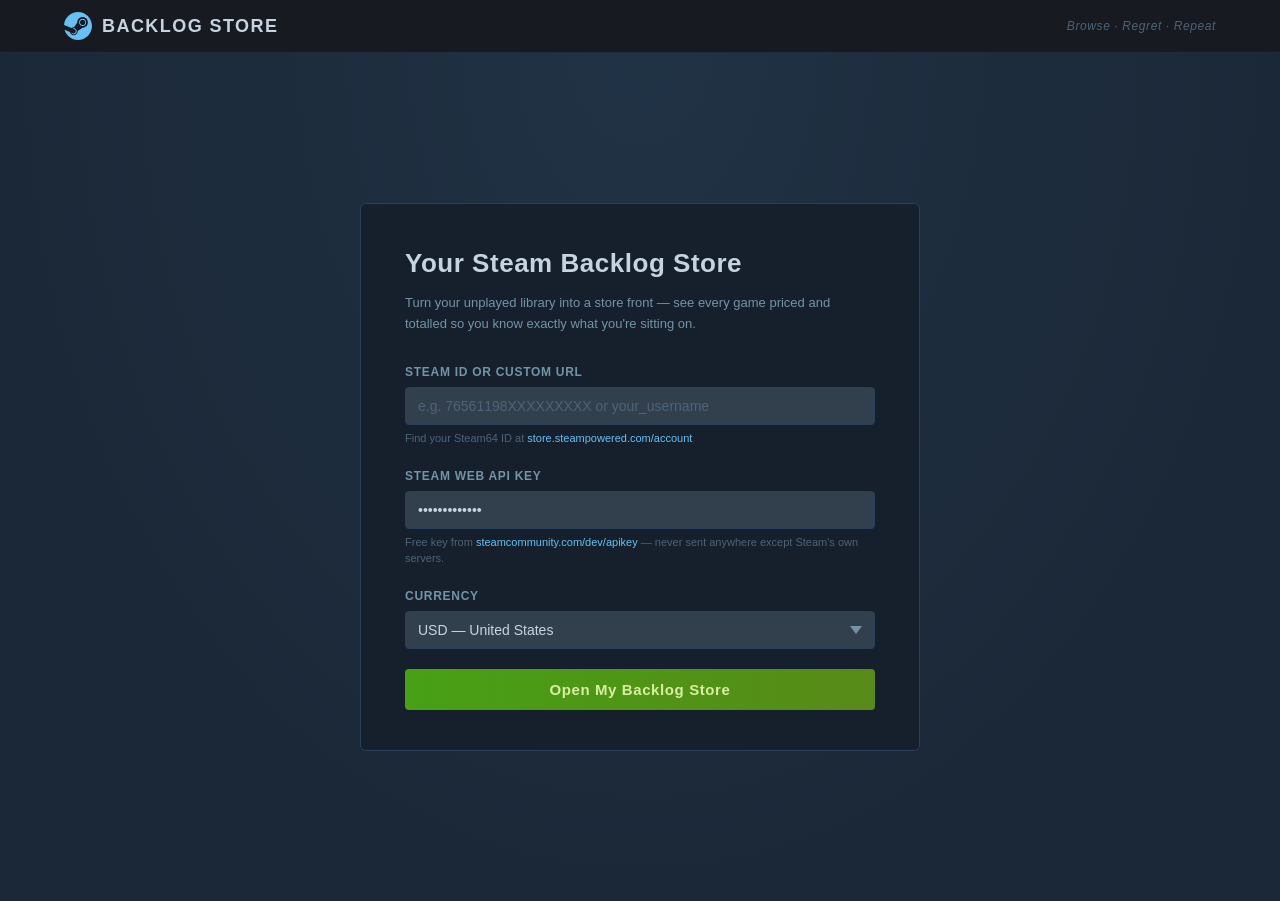
==== templates/index.html @ 9c8c44f1 "Add Steam Backlog Store app Flask app that connects to the Steam Web API to fetch a user's owned gam" ====
<!DOCTYPE html>
<html lang="en">
<head>
  <meta charset="UTF-8" />
  <meta name="viewport" content="width=device-width, initial-scale=1.0" />
  <title>Steam Backlog Store</title>
  <link rel="stylesheet" href="/static/css/style.css" />
</head>
<body>

<!-- ─── NAV BAR ─── -->
<header class="nav-bar">
  <div class="nav-inner">
    <div class="nav-logo">
      <svg class="steam-icon" viewBox="0 0 24 24" fill="currentColor">
        <path d="M11.979 0C5.678 0 .511 4.86.022 11.037l6.432 2.658c.545-.371 1.203-.59 1.912-.59.063 0 .125.004.188.006l2.861-4.142V8.91c0-2.495 2.028-4.524 4.524-4.524 2.494 0 4.524 2.031 4.524 4.527s-2.03 4.525-4.524 4.525h-.105l-4.076 2.911c0 .052.004.105.004.159 0 1.875-1.515 3.396-3.39 3.396-1.635 0-3.016-1.173-3.331-2.727L.436 15.27C1.862 20.307 6.486 24 11.979 24c6.627 0 11.999-5.373 11.999-12S18.605 0 11.979 0zM7.54 18.21l-1.473-.61c.262.543.714.999 1.314 1.25 1.297.539 2.793-.076 3.332-1.375.263-.63.264-1.319.005-1.949s-.75-1.121-1.377-1.383c-.624-.26-1.29-.249-1.878-.03l1.523.63c.956.4 1.409 1.497 1.009 2.455-.397.957-1.494 1.41-2.455 1.012H7.54zm11.415-9.303c0-1.662-1.353-3.015-3.015-3.015-1.665 0-3.015 1.353-3.015 3.015 0 1.665 1.35 3.015 3.015 3.015 1.663 0 3.015-1.35 3.015-3.015zm-5.273-.005c0-1.252 1.013-2.266 2.265-2.266 1.249 0 2.266 1.014 2.266 2.266 0 1.251-1.017 2.265-2.266 2.265-1.253 0-2.265-1.014-2.265-2.265z"/>
      </svg>
      <span>BACKLOG STORE</span>
    </div>
    <div class="nav-tagline" id="navTagline">Browse · Regret · Repeat</div>
  </div>
</header>

<!-- ─── SETUP FORM ─── -->
<section id="setupSection" class="setup-section">
  <div class="setup-card">
    <h1 class="setup-title">Your Steam Backlog Store</h1>
    <p class="setup-subtitle">
      Turn your unplayed library into a store front — see every game priced
      and totalled so you know exactly what you're sitting on.
    </p>

    <form id="setupForm">
      <div class="field-group">
        <label for="steamInput">Steam ID or Custom URL</label>
        <input
          type="text"
          id="steamInput"
          placeholder="e.g. 76561198XXXXXXXXX or your_username"
          autocomplete="off"
          spellcheck="false"
        />
        <span class="field-hint">
          Find your Steam64 ID at
          <a href="https://store.steampowered.com/account" target="_blank" rel="noopener">
            store.steampowered.com/account
          </a>
        </span>
      </div>

      <div class="field-group">
        <label for="apiKeyInput">Steam Web API Key</label>
        <input
          type="password"
          id="apiKeyInput"
          placeholder="Your API key from steamcommunity.com/dev/apikey"
          value="{{ api_key }}"
          autocomplete="off"
        />
        <span class="field-hint">
          Free key from
          <a href="https://steamcommunity.com/dev/apikey" target="_blank" rel="noopener">
            steamcommunity.com/dev/apikey
          </a>
          — never sent anywhere except Steam's own servers.
        </span>
      </div>

      <div class="field-group">
        <label for="currencySelect">Currency</label>
        <select id="currencySelect">
          <option value="us">USD — United States</option>
          <option value="gb">GBP — United Kingdom</option>
          <option value="eu">EUR — Europe</option>
          <option value="au">AUD — Australia</option>
          <option value="ca">CAD — Canada</option>
          <option value="br">BRL — Brazil</option>
          <option value="ru">RUB — Russia</option>
          <option value="tr">TRY — Turkey</option>
          <option value="jp">JPY — Japan</option>
          <option value="kr">KRW — South Korea</option>
          <option value="cn">CNY — China</option>
        </select>
      </div>

      <button type="submit" class="btn-primary" id="loadBtn">
        Open My Backlog Store
      </button>
    </form>

    <div id="setupError" class="error-banner" style="display:none"></div>
  </div>
</section>

<!-- ─── STORE SECTION ─── -->
<section id="storeSection" style="display:none">

  <!-- Value banner -->
  <div class="value-banner">
    <div class="value-banner-inner">
      <div class="banner-stat main-stat">
        <span class="stat-label">Total Backlog Value</span>
        <span class="stat-value highlight" id="totalValue">$0.00</span>
      </div>
      <div class="banner-divider"></div>
      <div class="banner-stat">
        <span class="stat-label">Games</span>
        <span class="stat-value" id="statGames">—</span>
      </div>
      <div class="banner-stat">
        <span class="stat-label">Unplayed</span>
        <span class="stat-value" id="statUnplayed">—</span>
      </div>
      <div class="banner-stat">
        <span class="stat-label">Unplayed Value</span>
        <span class="stat-value highlight-secondary" id="unplayedValue">$0.00</span>
      </div>
      <div class="banner-stat">
        <span class="stat-label">Priced So Far</span>
        <span class="stat-value" id="statPriced">0 / 0</span>
      </div>
    </div>
  </div>

  <!-- Controls bar -->
  <div class="controls-bar">
    <div class="controls-inner">
      <div class="controls-left">
        <span class="results-count" id="resultsCount"></span>
      </div>
      <div class="controls-right">
        <div class="control-group">
          <label for="filterSelect">Filter</label>
          <select id="filterSelect">
            <option value="all">All Games</option>
            <option value="unplayed">Unplayed Only</option>
            <option value="played">Played Only</option>
          </select>
        </div>
        <div class="control-group">
          <label for="sortSelect">Sort By</label>
          <select id="sortSelect">
            <option value="unplayed_first">Unplayed First</option>
            <option value="price_desc">Highest Price</option>
            <option value="price_asc">Lowest Price</option>
            <option value="playtime_desc">Most Played</option>
            <option value="playtime_asc">Least Played</option>
            <option value="name_asc">A → Z</option>
            <option value="name_desc">Z → A</option>
          </select>
        </div>
        <button class="btn-secondary" id="backBtn">← Change Profile</button>
      </div>
    </div>
  </div>

  <!-- Game grid -->
  <div class="store-container">
    <div class="game-grid" id="gameGrid"></div>

    <!-- Pagination -->
    <div class="pagination" id="pagination"></div>
  </div>

</section>

<!-- ─── LOADING OVERLAY ─── -->
<div id="loadingOverlay" class="loading-overlay" style="display:none">
  <div class="loading-box">
    <div class="spinner"></div>
    <p id="loadingMsg">Fetching your library…</p>
  </div>
</div>

<script src="/static/js/app.js"></script>
</body>
</html>
---- static/css/style.css ----
/* ── Reset & base ── */
*, *::before, *::after { box-sizing: border-box; margin: 0; padding: 0; }

:root {
  --bg-main:       #1b2838;
  --bg-deep:       #171a21;
  --bg-card:       #16202d;
  --bg-card-hover: #1e3147;
  --bg-banner:     #131a25;
  --bg-input:      #32404e;
  --bg-overlay:    rgba(0,0,0,.75);

  --text-primary:  #c6d4df;
  --text-secondary:#7393a7;
  --text-dim:      #4e6377;

  --accent-blue:   #66c0f4;
  --accent-blue-d: #4fa3d1;
  --accent-green:  #a4d007;
  --accent-green-d:#5c7e10;

  --price-normal:  #acdbf5;
  --price-sale:    #4fa3d1;
  --price-orig:    #738895;
  --discount-bg:   #4c6741;
  --discount-text: #beee11;

  --border:        #2a3f5a;
  --border-dim:    #1e2d3d;

  --radius:        4px;
  --card-radius:   3px;
  --transition:    0.18s ease;
}

html, body {
  height: 100%;
  font-family: "Motiva Sans", Arial, Helvetica, sans-serif;
  font-size: 14px;
  background: var(--bg-main);
  color: var(--text-primary);
  line-height: 1.5;
}

a { color: var(--accent-blue); text-decoration: none; }
a:hover { text-decoration: underline; }

/* ── Nav bar ── */
.nav-bar {
  background: var(--bg-deep);
  border-bottom: 1px solid var(--border-dim);
  position: sticky;
  top: 0;
  z-index: 100;
}
.nav-inner {
  max-width: 1200px;
  margin: 0 auto;
  padding: 0 24px;
  height: 52px;
  display: flex;
  align-items: center;
  justify-content: space-between;
}
.nav-logo {
  display: flex;
  align-items: center;
  gap: 10px;
  font-size: 18px;
  font-weight: 700;
  letter-spacing: 0.08em;
  color: var(--text-primary);
  text-transform: uppercase;
}
.steam-icon {
  width: 28px;
  height: 28px;
  color: var(--accent-blue);
  flex-shrink: 0;
}
.nav-tagline {
  font-size: 12px;
  color: var(--text-dim);
  letter-spacing: 0.05em;
  font-style: italic;
}

/* ── Setup section ── */
.setup-section {
  min-height: calc(100vh - 52px);
  display: flex;
  align-items: center;
  justify-content: center;
  padding: 40px 16px;
  background: radial-gradient(ellipse at 50% 0%, #2a475e55 0%, transparent 70%), var(--bg-main);
}
.setup-card {
  width: 100%;
  max-width: 560px;
  background: var(--bg-card);
  border: 1px solid var(--border);
  border-radius: 6px;
  padding: 40px 44px;
}
.setup-title {
  font-size: 26px;
  font-weight: 700;
  color: var(--text-primary);
  margin-bottom: 10px;
  letter-spacing: 0.02em;
}
.setup-subtitle {
  color: var(--text-secondary);
  font-size: 13px;
  line-height: 1.6;
  margin-bottom: 28px;
}

.field-group {
  margin-bottom: 20px;
}
.field-group label {
  display: block;
  font-size: 12px;
  font-weight: 600;
  text-transform: uppercase;
  letter-spacing: 0.06em;
  color: var(--text-secondary);
  margin-bottom: 6px;
}
.field-group input,
.field-group select {
  width: 100%;
  padding: 10px 12px;
  background: var(--bg-input);
  border: 1px solid var(--border);
  border-radius: var(--radius);
  color: var(--text-primary);
  font-size: 14px;
  outline: none;
  transition: border-color var(--transition);
}
.field-group input::placeholder { color: var(--text-dim); }
.field-group input:focus,
.field-group select:focus { border-color: var(--accent-blue); }
.field-group select { cursor: pointer; appearance: none;
  background-image: url("data:image/svg+xml,%3Csvg xmlns='http://www.w3.org/2000/svg' width='12' height='8' fill='%237393a7'%3E%3Cpath d='M0 0l6 8 6-8z'/%3E%3C/svg%3E");
  background-repeat: no-repeat;
  background-position: right 12px center;
  padding-right: 32px;
}
.field-hint {
  display: block;
  font-size: 11px;
  color: var(--text-dim);
  margin-top: 5px;
}

/* ── Buttons ── */
.btn-primary {
  display: block;
  width: 100%;
  margin-top: 8px;
  padding: 12px 20px;
  background: linear-gradient(to right, #47a015, #588a18);
  border: none;
  border-radius: var(--radius);
  color: #d9eea2;
  font-size: 15px;
  font-weight: 700;
  letter-spacing: 0.04em;
  cursor: pointer;
  transition: filter var(--transition);
}
.btn-primary:hover { filter: brightness(1.15); }
.btn-primary:active { filter: brightness(0.9); }
.btn-primary:disabled { opacity: 0.5; cursor: not-allowed; filter: none; }

.btn-secondary {
  padding: 7px 14px;
  background: var(--bg-input);
  border: 1px solid var(--border);
  border-radius: var(--radius);
  color: var(--text-secondary);
  font-size: 13px;
  cursor: pointer;
  transition: color var(--transition), border-color var(--transition);
}
.btn-secondary:hover { color: var(--text-primary); border-color: var(--accent-blue); }

/* ── Error banner ── */
.error-banner {
  margin-top: 16px;
  padding: 12px 16px;
  background: #3d1c1c;
  border: 1px solid #7a2e2e;
  border-radius: var(--radius);
  color: #e06060;
  font-size: 13px;
}

/* ── Value banner ── */
.value-banner {
  background: var(--bg-banner);
  border-bottom: 1px solid var(--border-dim);
}
.value-banner-inner {
  max-width: 1200px;
  margin: 0 auto;
  padding: 18px 24px;
  display: flex;
  align-items: center;
  gap: 32px;
  flex-wrap: wrap;
}
.banner-divider {
  width: 1px;
  height: 40px;
  background: var(--border);
  flex-shrink: 0;
}
.banner-stat {
  display: flex;
  flex-direction: column;
  gap: 2px;
}
.banner-stat.main-stat .stat-label { font-size: 11px; }
.banner-stat.main-stat .stat-value { font-size: 26px; }
.stat-label {
  font-size: 10px;
  text-transform: uppercase;
  letter-spacing: 0.08em;
  color: var(--text-dim);
}
.stat-value {
  font-size: 18px;
  font-weight: 700;
  color: var(--text-primary);
  font-variant-numeric: tabular-nums;
}
.stat-value.highlight { color: var(--accent-green); }
.stat-value.highlight-secondary { color: var(--accent-blue); }

/* ── Controls bar ── */
.controls-bar {
  background: var(--bg-deep);
  border-bottom: 1px solid var(--border-dim);
  position: sticky;
  top: 52px;
  z-index: 90;
}
.controls-inner {
  max-width: 1200px;
  margin: 0 auto;
  padding: 10px 24px;
  display: flex;
  align-items: center;
  justify-content: space-between;
  gap: 16px;
  flex-wrap: wrap;
}
.controls-left { flex: 1; }
.controls-right {
  display: flex;
  align-items: center;
  gap: 12px;
  flex-wrap: wrap;
}
.results-count {
  font-size: 13px;
  color: var(--text-secondary);
}
.control-group {
  display: flex;
  align-items: center;
  gap: 7px;
  white-space: nowrap;
}
.control-group label {
  font-size: 11px;
  text-transform: uppercase;
  letter-spacing: 0.06em;
  color: var(--text-dim);
}
.control-group select {
  padding: 6px 28px 6px 10px;
  background: var(--bg-input);
  border: 1px solid var(--border);
  border-radius: var(--radius);
  color: var(--text-primary);
  font-size: 13px;
  cursor: pointer;
  outline: none;
  appearance: none;
  background-image: url("data:image/svg+xml,%3Csvg xmlns='http://www.w3.org/2000/svg' width='10' height='7' fill='%237393a7'%3E%3Cpath d='M0 0l5 7 5-7z'/%3E%3C/svg%3E");
  background-repeat: no-repeat;
  background-position: right 10px center;
  transition: border-color var(--transition);
}
.control-group select:focus { border-color: var(--accent-blue); }

/* ── Store container & grid ── */
.store-container {
  max-width: 1200px;
  margin: 0 auto;
  padding: 28px 24px 48px;
}
.game-grid {
  display: grid;
  grid-template-columns: repeat(auto-fill, minmax(220px, 1fr));
  gap: 12px;
}

/* ── Game card ── */
.game-card {
  background: var(--bg-card);
  border: 1px solid var(--border-dim);
  border-radius: var(--card-radius);
  overflow: hidden;
  cursor: pointer;
  transition: transform var(--transition), border-color var(--transition), box-shadow var(--transition);
  display: flex;
  flex-direction: column;
}
.game-card:hover {
  transform: translateY(-3px);
  border-color: var(--accent-blue);
  box-shadow: 0 8px 24px rgba(0,0,0,.45);
}

.card-image-wrap {
  position: relative;
  width: 100%;
  padding-top: 46.7%;  /* 460×215 ratio */
  overflow: hidden;
  background: #0e1826;
}
.card-image-wrap img {
  position: absolute;
  inset: 0;
  width: 100%;
  height: 100%;
  object-fit: cover;
  transition: transform 0.3s ease;
}
.game-card:hover .card-image-wrap img {
  transform: scale(1.04);
}
.card-image-placeholder {
  position: absolute;
  inset: 0;
  display: flex;
  align-items: center;
  justify-content: center;
  background: linear-gradient(135deg, #0e1826, #1b2838);
  color: var(--text-dim);
  font-size: 11px;
  text-align: center;
  padding: 8px;
}

/* Badges */
.card-badge {
  position: absolute;
  top: 8px;
  left: 8px;
  padding: 3px 8px;
  border-radius: 3px;
  font-size: 10px;
  font-weight: 700;
  text-transform: uppercase;
  letter-spacing: 0.06em;
}
.badge-unplayed {
  background: rgba(0,0,0,.7);
  color: #ff6b6b;
  border: 1px solid #ff6b6b44;
}
.badge-hours {
  background: rgba(0,0,0,.7);
  color: var(--text-secondary);
  border: 1px solid var(--border-dim);
}
.badge-top-right {
  position: absolute;
  top: 8px;
  right: 8px;
}
.badge-discount {
  background: var(--discount-bg);
  color: var(--discount-text);
  padding: 3px 8px;
  border-radius: 3px;
  font-size: 13px;
  font-weight: 700;
}

.card-body {
  padding: 10px 12px 14px;
  display: flex;
  flex-direction: column;
  gap: 6px;
  flex: 1;
}
.card-title {
  font-size: 13px;
  font-weight: 600;
  color: var(--text-primary);
  line-height: 1.35;
  display: -webkit-box;
  -webkit-line-clamp: 2;
  -webkit-box-orient: vertical;
  overflow: hidden;
}

.card-price {
  margin-top: auto;
  display: flex;
  align-items: center;
  gap: 8px;
}
.price-final {
  font-size: 14px;
  font-weight: 700;
  color: var(--price-normal);
}
.price-final.is-sale { color: var(--price-sale); }
.price-original {
  font-size: 12px;
  color: var(--price-orig);
  text-decoration: line-through;
}
.price-free {
  font-size: 13px;
  font-weight: 600;
  color: var(--accent-green);
}
.price-loading {
  font-size: 12px;
  color: var(--text-dim);
  display: flex;
  align-items: center;
  gap: 5px;
}
.price-loading::before {
  content: '';
  width: 10px;
  height: 10px;
  border: 1.5px solid var(--text-dim);
  border-top-color: var(--accent-blue);
  border-radius: 50%;
  display: inline-block;
  animation: spin 0.8s linear infinite;
}
.price-na {
  font-size: 12px;
  color: var(--text-dim);
}

/* ── Pagination ── */
.pagination {
  display: flex;
  justify-content: center;
  align-items: center;
  gap: 6px;
  margin-top: 36px;
  flex-wrap: wrap;
}
.page-btn {
  min-width: 36px;
  padding: 7px 10px;
  background: var(--bg-card);
  border: 1px solid var(--border-dim);
  border-radius: var(--radius);
  color: var(--text-secondary);
  font-size: 13px;
  cursor: pointer;
  transition: background var(--transition), color var(--transition), border-color var(--transition);
}
.page-btn:hover { background: var(--bg-card-hover); color: var(--text-primary); }
.page-btn.active {
  background: var(--accent-blue-d);
  border-color: var(--accent-blue);
  color: #fff;
  cursor: default;
}
.page-btn:disabled { opacity: 0.4; cursor: not-allowed; }
.page-ellipsis {
  color: var(--text-dim);
  padding: 0 4px;
  line-height: 36px;
}

/* ── Loading overlay ── */
.loading-overlay {
  position: fixed;
  inset: 0;
  background: var(--bg-overlay);
  z-index: 200;
  display: flex;
  align-items: center;
  justify-content: center;
}
.loading-box {
  background: var(--bg-card);
  border: 1px solid var(--border);
  border-radius: 8px;
  padding: 36px 48px;
  text-align: center;
  display: flex;
  flex-direction: column;
  align-items: center;
  gap: 16px;
}
.loading-box p {
  color: var(--text-secondary);
  font-size: 14px;
}
.spinner {
  width: 36px;
  height: 36px;
  border: 3px solid var(--border);
  border-top-color: var(--accent-blue);
  border-radius: 50%;
  animation: spin 0.9s linear infinite;
}

@keyframes spin {
  to { transform: rotate(360deg); }
}

/* ── Value counter animation ── */
@keyframes bump {
  0%   { transform: scale(1); }
  50%  { transform: scale(1.08); }
  100% { transform: scale(1); }
}
.value-bump { animation: bump 0.25s ease; }

/* ── Responsive ── */
@media (max-width: 600px) {
  .setup-card { padding: 28px 20px; }
  .value-banner-inner { gap: 20px; }
  .game-grid { grid-template-columns: repeat(auto-fill, minmax(160px, 1fr)); }
  .controls-inner { flex-direction: column; align-items: flex-start; }
  .controls-right { width: 100%; }
}
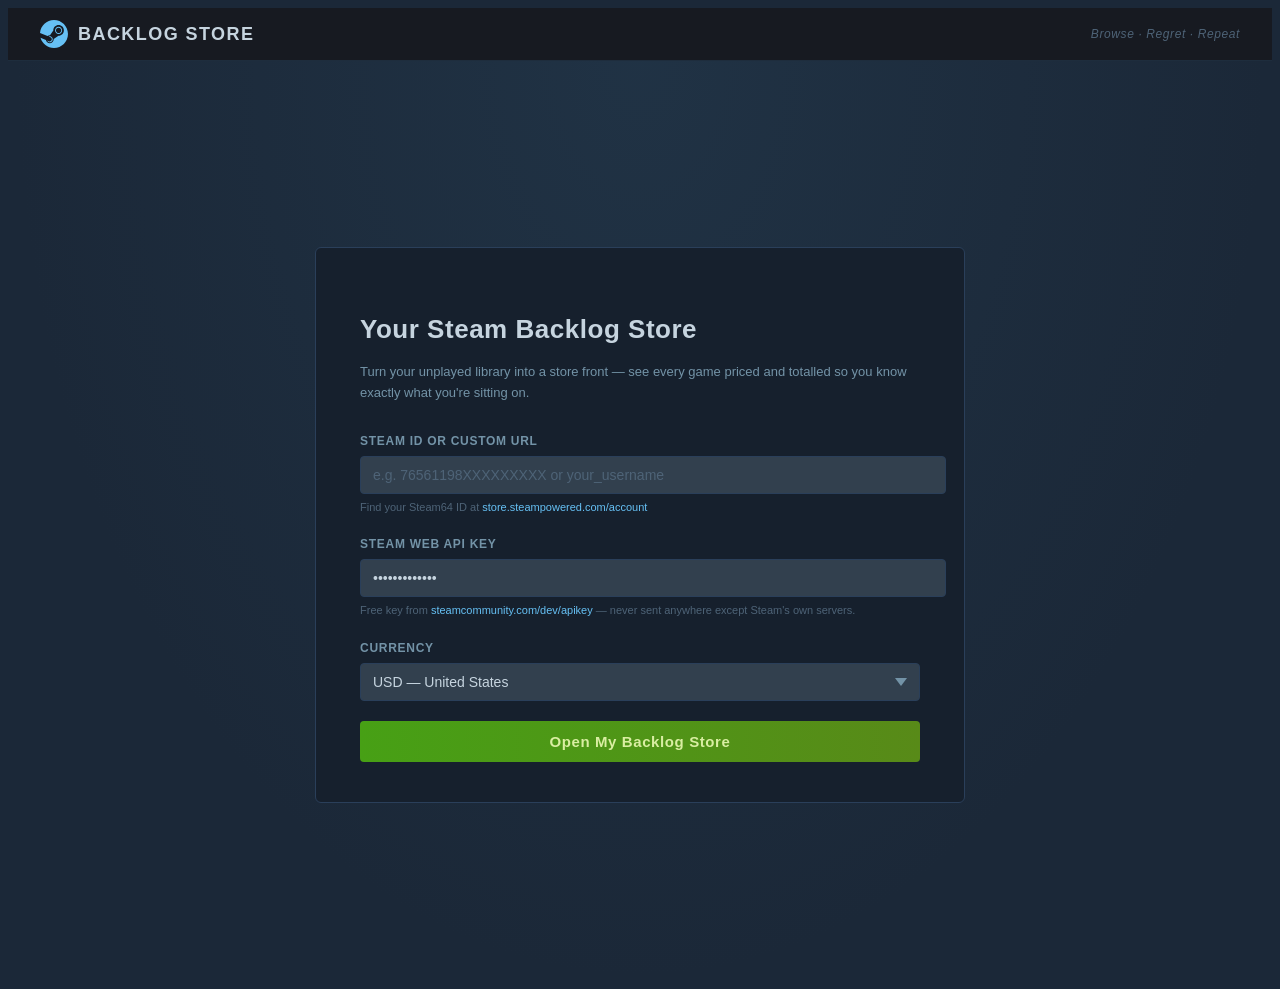
==== commit 1a1e41fc: "Gemini Updates" ====
--- a/templates/index.html
+++ b/templates/index.html
@@ -116,6 +116,18 @@
         <span class="stat-value highlight-secondary" id="unplayedValue">$0.00</span>
       </div>
       <div class="banner-stat">
+        <span class="stat-label">Uncompleted</span>
+        <span class="stat-value" id="statUncompleted">—</span>
+      </div>
+      <div class="banner-stat">
+        <span class="stat-label">Uncompleted Value</span>
+        <span class="stat-value highlight-secondary" id="uncompletedValue">$0.00</span>
+      </div>
+      <div class="banner-stat">
+        <span class="stat-label">Uncompleted Time</span>
+        <span class="stat-value" id="uncompletedTime">—</span>
+      </div>
+      <div class="banner-stat">
         <span class="stat-label">Priced So Far</span>
         <span class="stat-value" id="statPriced">0 / 0</span>
       </div>
@@ -130,25 +142,65 @@
       </div>
       <div class="controls-right">
         <div class="control-group">
+          <input type="text" id="searchInput" placeholder="Search games..." autocomplete="off" spellcheck="false" class="search-input" />
+        </div>
+        <div class="control-group">
+          <label for="viewModeSelect">View</label>
+          <select id="viewModeSelect">
+            <option value="grid">Grid</option>
+            <option value="table">Table</option>
+          </select>
+        </div>
+        <div class="control-group">
           <label for="filterSelect">Filter</label>
           <select id="filterSelect">
             <option value="all">All Games</option>
             <option value="unplayed">Unplayed Only</option>
             <option value="played">Played Only</option>
+            <option value="completed">Completed</option>
+            <option value="playing">Currently Playing</option>
+            <option value="not_completed">Not Completed</option>
+          </select>
+        </div>
+        <div class="control-group">
+          <label for="genreFilterSelect">Tags & Genres</label>
+          <select id="genreFilterSelect">
+            <option value="any">All Tags</option>
           </select>
         </div>
         <div class="control-group">
           <label for="sortSelect">Sort By</label>
           <select id="sortSelect">
-            <option value="unplayed_first">Unplayed First</option>
-            <option value="price_desc">Highest Price</option>
-            <option value="price_asc">Lowest Price</option>
-            <option value="playtime_desc">Most Played</option>
-            <option value="playtime_asc">Least Played</option>
-            <option value="name_asc">A → Z</option>
-            <option value="name_desc">Z → A</option>
-          </select>
-        </div>
+            <option value="unplayed">Unplayed Status</option>
+            <option value="price">Price</option>
+            <option value="review">Steam Score</option>
+            <option value="review_count">Review Count</option>
+            <option value="last_played">Last Played</option>
+            <option value="release">Release Era</option>
+            <option value="popular">Most Popular</option>
+            <option value="top_rated">Top Rated</option>
+            <option value="playtime">Playtime</option>
+            <option value="hltb">Time to Beat</option>
+            <option value="name">Name</option>
+          </select>
+        </div>
+        <div class="control-group">
+          <label for="sortDirSelect">Order</label>
+          <select id="sortDirSelect">
+            <option value="desc">Descending ▼</option>
+            <option value="asc">Ascending ▲</option>
+          </select>
+        </div>
+        <div class="control-group" style="margin-right: 8px;">
+          <input type="checkbox" id="cphCheckbox" style="cursor: pointer; width: 14px; height: 14px;" />
+          <label for="cphCheckbox" style="cursor: pointer;">Cost/Hour</label>
+        </div>
+        <div class="control-group" style="margin-right: 8px;">
+          <input type="checkbox" id="showIgnoredCheckbox" style="cursor: pointer; width: 14px; height: 14px;" />
+          <label for="showIgnoredCheckbox" style="cursor: pointer;">Show Ignored</label>
+        </div>
+        <button class="btn-secondary" id="surpriseMeBtn" style="background: linear-gradient(to right, #e65c00, #F9D423); color: white; border-color: #e65c00; margin-right: 8px;">🚀 Surprise Me!</button>
+        <button class="btn-secondary" id="recommendBtn" style="background: linear-gradient(to right, #8f47ba, #6b2b91); color: white; border-color: #a35ad6;">🎲 What to Play?</button>
         <button class="btn-secondary" id="backBtn">← Change Profile</button>
       </div>
     </div>
@@ -163,6 +215,133 @@
   </div>
 
 </section>
+
+<!-- ─── RECOMMEND MODAL ─── -->
+<div id="recommendModal" class="loading-overlay" style="display:none; z-index: 300; background: rgba(0,0,0,0.85);">
+  <div class="setup-card" style="max-width: 900px; width: 100%; padding: 24px; position: relative; max-height: 90vh; overflow-y: auto;">
+    <button id="closeRecommendBtn" style="position: absolute; right: 16px; top: 16px; background: transparent; border: none; color: var(--text-dim); font-size: 24px; cursor: pointer;">&times;</button>
+    <h2 style="font-size: 22px; margin-bottom: 8px; color: var(--text-primary);">🎲 Top Recommendations</h2>
+    <p style="color: var(--text-secondary); font-size: 13px; margin-bottom: 16px;">Highly rated games you haven't finished. Adjust the filters below to refine your suggestions.</p>
+    
+    <div class="recommend-filters" style="display: flex; gap: 16px; margin-bottom: 20px; flex-wrap: wrap; background: var(--bg-main); padding: 12px; border-radius: var(--radius); border: 1px solid var(--border-dim);">
+      <div class="control-group">
+        <label for="recLength">Length</label>
+        <select id="recLength">
+          <option value="any">Sweet Spot (3-15h)</option>
+          <option value="short">Short (< 10h)</option>
+          <option value="medium">Medium (10-30h)</option>
+          <option value="long">Epic (30h+)</option>
+        </select>
+      </div>
+      <div class="control-group">
+        <label for="recPopularity">Popularity</label>
+        <select id="recPopularity">
+          <option value="any">Highly Popular</option>
+          <option value="high">Mainstream (50k+ Reviews)</option>
+          <option value="low">Hidden Gems (< 5k Reviews)</option>
+        </select>
+      </div>
+      <div class="control-group">
+        <label for="recEra">Era</label>
+        <select id="recEra">
+          <option value="any">Any Era</option>
+          <option value="newer">Newer Releases</option>
+          <option value="older">Older Classics</option>
+        </select>
+      </div>
+      <div class="control-group">
+        <label for="recGenre">Tag / Genre</label>
+        <select id="recGenre">
+          <option value="any">Any Tag</option>
+        </select>
+      </div>
+      <div class="control-group">
+        <label for="recVariance">Variance</label>
+        <select id="recVariance">
+          <option value="low">Low (Strict)</option>
+          <option value="medium" selected>Medium</option>
+          <option value="high">High (Wildcard)</option>
+        </select>
+      </div>
+      <button class="btn-secondary" id="recRefreshBtn" style="margin-left: auto;">↻ Reroll</button>
+    </div>
+
+    <div id="recommendGrid" class="game-grid"></div>
+  </div>
+</div>
+
+<!-- ─── GAME DETAILS MODAL ─── -->
+<div id="gameDetailsModal" class="loading-overlay" style="display:none; z-index: 400; background: rgba(0,0,0,0.85);">
+  <div class="setup-card" style="max-width: 600px; width: 100%; padding: 0; position: relative; max-height: 90vh; overflow-y: auto; border-radius: 8px; background: var(--bg-card); border: 1px solid var(--border);">
+    <button id="closeGameDetailsBtn" style="position: absolute; right: 16px; top: 16px; background: rgba(0,0,0,0.6); border: none; color: white; width: 32px; height: 32px; border-radius: 50%; font-size: 20px; cursor: pointer; z-index: 10; display: flex; align-items: center; justify-content: center;">&times;</button>
+    <div style="position: relative; width: 100%; padding-top: 46.7%; background: #0e1826;">
+      <img id="gameDetailsImg" src="" style="position: absolute; inset: 0; width: 100%; height: 100%; object-fit: cover;" />
+    </div>
+    <div style="padding: 24px;">
+      <h2 id="gameDetailsTitle" style="font-size: 24px; margin-bottom: 8px; color: var(--text-primary); line-height: 1.3;">Game Title</h2>
+      <p id="gameDetailsDesc" style="color: var(--text-secondary); font-size: 13px; margin-bottom: 20px; line-height: 1.5;">Loading description...</p>
+      
+      <div style="display: grid; grid-template-columns: 1fr 1fr; gap: 12px; margin-bottom: 12px;">
+        <div class="banner-stat" style="background: var(--bg-main); padding: 12px; border-radius: 6px; border: 1px solid var(--border-dim);">
+          <span class="stat-label">Playtime</span>
+          <div style="display: flex; align-items: center; gap: 8px; flex-wrap: wrap;">
+            <span class="stat-value" id="gameDetailsPlaytime">—</span>
+            <button id="gameDetailsAddHoursBtn" class="btn-secondary" style="padding: 2px 6px; font-size: 11px;">+ Edit</button>
+          </div>
+        </div>
+        <div style="display: grid; grid-template-columns: 1fr 1fr; gap: 8px;">
+          <div class="banner-stat" style="background: var(--bg-main); padding: 12px; border-radius: 6px; border: 1px solid var(--border-dim);">
+            <span class="stat-label">Price</span>
+            <span class="stat-value highlight" id="gameDetailsPrice">—</span>
+          </div>
+          <div class="banner-stat" style="background: var(--bg-main); padding: 12px; border-radius: 6px; border: 1px solid var(--border-dim);">
+            <span class="stat-label">Metacritic</span>
+            <span class="stat-value" id="gameDetailsMetacritic" style="color: #66cc33;">—</span>
+          </div>
+        </div>
+        <div class="banner-stat" style="background: var(--bg-main); padding: 12px; border-radius: 6px; border: 1px solid var(--border-dim);">
+          <span class="stat-label">Steam Score</span>
+          <span class="stat-value highlight-secondary" id="gameDetailsReview" style="font-size: 15px;">—</span>
+        </div>
+        <div class="banner-stat" style="background: var(--bg-main); padding: 12px; border-radius: 6px; border: 1px solid var(--border-dim);">
+          <span class="stat-label">Time to Beat</span>
+          <span class="stat-value" id="gameDetailsHltb" style="font-size: 15px;">—</span>
+        </div>
+      </div>
+      
+      <div style="display: grid; grid-template-columns: 1fr 1fr 1fr; gap: 12px; margin-bottom: 24px;">
+        <div class="banner-stat" style="background: var(--bg-main); padding: 12px; border-radius: 6px; border: 1px solid var(--border-dim);">
+          <span class="stat-label">Release Date</span>
+          <span class="stat-value" id="gameDetailsRelease" style="font-size: 13px;">—</span>
+        </div>
+        <div class="banner-stat" style="background: var(--bg-main); padding: 12px; border-radius: 6px; border: 1px solid var(--border-dim);">
+          <span class="stat-label">Developer</span>
+          <span class="stat-value" id="gameDetailsDev" style="font-size: 13px; white-space: nowrap; overflow: hidden; text-overflow: ellipsis;">—</span>
+        </div>
+        <div class="banner-stat" style="background: var(--bg-main); padding: 12px; border-radius: 6px; border: 1px solid var(--border-dim);">
+          <span class="stat-label">Genres</span>
+          <span class="stat-value" id="gameDetailsGenres" style="font-size: 13px; white-space: nowrap; overflow: hidden; text-overflow: ellipsis;">—</span>
+        </div>
+      </div>
+      <div class="banner-stat" style="background: var(--bg-main); padding: 12px; border-radius: 6px; border: 1px solid var(--border-dim); margin-bottom: 12px;">
+        <span class="stat-label">Features</span>
+        <span class="stat-value" id="gameDetailsFeatures" style="font-size: 13px; color: var(--text-secondary);">—</span>
+      </div>
+      <div class="banner-stat" style="background: var(--bg-main); padding: 12px; border-radius: 6px; border: 1px solid var(--border-dim); margin-bottom: 24px;">
+        <span class="stat-label">User Tags</span>
+        <span class="stat-value" id="gameDetailsTags" style="font-size: 13px; color: var(--text-secondary);">—</span>
+      </div>
+
+      <div style="display: flex; gap: 12px; align-items: center; flex-wrap: wrap;">
+        <a id="gameDetailsClientLink" href="#" class="btn-primary" style="text-align: center; text-decoration: none; flex: 1.5; min-width: 140px; margin: 0; padding: 12px;">Play / Install</a>
+        <a id="gameDetailsStoreLink" href="#" target="_blank" class="btn-secondary" style="text-align: center; text-decoration: none; flex: 1; min-width: 100px; margin: 0; padding: 12px; color: var(--text-primary);">Web Store</a>
+        <button id="gameDetailsCompleteBtn" class="complete-btn" style="flex: 1; min-width: 80px; margin: 0; padding: 12px; font-size: 13px;">Completed</button>
+        <button id="gameDetailsPlayingBtn" class="complete-btn" style="flex: 1; min-width: 80px; margin: 0; padding: 12px; font-size: 13px;">Playing</button>
+        <button id="gameDetailsIgnoreBtn" class="complete-btn" style="flex: 1; min-width: 80px; margin: 0; padding: 12px; font-size: 13px;">Ignore</button>
+      </div>
+    </div>
+  </div>
+</div>
 
 <!-- ─── LOADING OVERLAY ─── -->
 <div id="loadingOverlay" class="loading-overlay" style="display:none">
@@ -172,6 +351,7 @@
   </div>
 </div>
 
+<script src="https://cdn.jsdelivr.net/npm/canvas-confetti@1.6.0/dist/confetti.browser.min.js"></script>
 <script src="/static/js/app.js"></script>
 </body>
 </html>
--- a/static/css/style.css
+++ b/static/css/style.css
@@ -1,4 +1,4 @@
-/* ── Reset & base ── */
+le ones rather than whole library. Fix it/* ── Reset & base ── */
 *, *::before, *::after { box-sizing: border-box; margin: 0; padding: 0; }
 
 :root {
@@ -299,6 +299,20 @@
 }
 .control-group select:focus { border-color: var(--accent-blue); }
 
+.search-input {
+  padding: 6px 10px;
+  background: var(--bg-input);
+  border: 1px solid var(--border);
+  border-radius: var(--radius);
+  color: var(--text-primary);
+  font-size: 13px;
+  outline: none;
+  transition: border-color var(--transition);
+  width: 180px;
+}
+.search-input:focus { border-color: var(--accent-blue); }
+.search-input::placeholder { color: var(--text-dim); }
+
 /* ── Store container & grid ── */
 .store-container {
   max-width: 1200px;
@@ -310,6 +324,53 @@
   grid-template-columns: repeat(auto-fill, minmax(220px, 1fr));
   gap: 12px;
 }
+
+/* ── Table View ── */
+.game-table-wrap {
+  width: 100%;
+  overflow-x: auto;
+  background: var(--bg-card);
+  border: 1px solid var(--border-dim);
+  border-radius: var(--card-radius);
+}
+.game-table {
+  width: 100%;
+  border-collapse: collapse;
+  font-size: 13px;
+}
+.game-table th, .game-table td {
+  padding: 12px 16px;
+  border-bottom: 1px solid var(--border-dim);
+  text-align: left;
+  vertical-align: middle;
+}
+.game-table th {
+  background: var(--bg-deep);
+  font-size: 11px;
+  text-transform: uppercase;
+  color: var(--text-dim);
+  white-space: nowrap;
+}
+.game-row { transition: background var(--transition); }
+.game-row:hover { background: var(--bg-card-hover); }
+.game-row.is-complete { opacity: 0.72; }
+.game-row.is-complete:hover { opacity: 1; }
+.game-row.is-ignored { opacity: 0.5; filter: grayscale(60%); }
+.game-row.is-ignored:hover { opacity: 0.85; filter: grayscale(0%); }
+.game-row.is-playing td:first-child { position: relative; }
+.game-row.is-playing td:first-child::before {
+  content: ''; position: absolute;
+  left: 0; top: 0; bottom: 0;
+  width: 4px; background: var(--accent-blue);
+}
+.table-image-wrap { position: relative; width: 100px; display: flex; }
+.table-img {
+  width: 100px; height: 46px; object-fit: cover;
+  border-radius: 3px; cursor: pointer;
+}
+.table-title { font-weight: 600; color: var(--text-primary); cursor: pointer; transition: color 0.15s ease; }
+.table-title:hover { color: var(--accent-blue); text-decoration: underline; }
+.table-actions { display: flex; flex-direction: column; gap: 4px; min-width: 90px; }
 
 /* ── Game card ── */
 .game-card {
@@ -457,6 +518,115 @@
   color: var(--text-dim);
 }
 
+/* ── Completed overlay & toggle ── */
+.badge-completed-overlay {
+  position: absolute;
+  bottom: 0;
+  left: 0;
+  right: 0;
+  padding: 4px 0;
+  background: rgba(74, 160, 44, 0.88);
+  color: #d9eea2;
+  font-size: 10px;
+  font-weight: 700;
+  text-align: center;
+  text-transform: uppercase;
+  letter-spacing: 0.08em;
+  pointer-events: none;
+}
+.game-card.is-complete { opacity: 0.72; }
+.game-card.is-complete:hover { opacity: 1; }
+
+.game-card.is-ignored { opacity: 0.5; filter: grayscale(60%); }
+.game-card.is-ignored:hover { opacity: 0.85; filter: grayscale(0%); }
+
+.game-card.is-playing { border-color: var(--accent-blue); box-shadow: 0 0 12px rgba(102, 192, 244, 0.2); }
+.complete-btn.is-playing-btn {
+  color: var(--accent-blue);
+  border-color: var(--accent-blue-d);
+  background: rgba(102, 192, 244, 0.1);
+}
+.complete-btn.is-playing-btn:hover {
+  color: #a6d8f7;
+  border-color: var(--accent-blue);
+}
+.badge-playing-overlay {
+  position: absolute;
+  top: 0;
+  left: 0;
+  right: 0;
+  padding: 4px 0;
+  background: rgba(102, 192, 244, 0.88);
+  color: #fff;
+  font-size: 10px;
+  font-weight: 700;
+  text-align: center;
+  text-transform: uppercase;
+  letter-spacing: 0.08em;
+  pointer-events: none;
+}
+
+.complete-btn.is-ignored-btn {
+  color: #cf6679;
+  border-color: #9a4856;
+  background: rgba(207, 102, 121, 0.1);
+}
+.complete-btn.is-ignored-btn:hover {
+  color: #ff8fa3;
+  border-color: #cf6679;
+}
+
+.complete-btn {
+  width: 100%;
+  margin-top: 6px;
+  padding: 5px 8px;
+  background: transparent;
+  border: 1px solid var(--border-dim);
+  border-radius: var(--radius);
+  color: var(--text-dim);
+  font-size: 11px;
+  cursor: pointer;
+  transition: color var(--transition), border-color var(--transition), background var(--transition);
+  text-align: center;
+}
+.complete-btn:hover {
+  color: #8bc34a;
+  border-color: #4a8c28;
+}
+.complete-btn.is-complete {
+  color: #8bc34a;
+  border-color: #4a8c28;
+  background: rgba(74, 160, 44, 0.1);
+}
+
+/* ── Review score ── */
+.card-review {
+  min-height: 16px;
+}
+.review-label {
+  font-size: 11px;
+  white-space: nowrap;
+  overflow: hidden;
+  text-overflow: ellipsis;
+  display: block;
+}
+.review-positive { color: #66c0f4; }
+.review-mixed    { color: #a0a0a0; }
+.review-negative { color: #cf6679; }
+.review-none     { color: var(--text-dim); font-size: 11px; }
+
+/* ── HowLongToBeat ── */
+.card-hltb { min-height: 14px; }
+.hltb-label {
+  font-size: 11px;
+  color: var(--text-secondary);
+  white-space: nowrap;
+  overflow: hidden;
+  text-overflow: ellipsis;
+  display: block;
+  cursor: help;
+}
+
 /* ── Pagination ── */
 .pagination {
   display: flex;
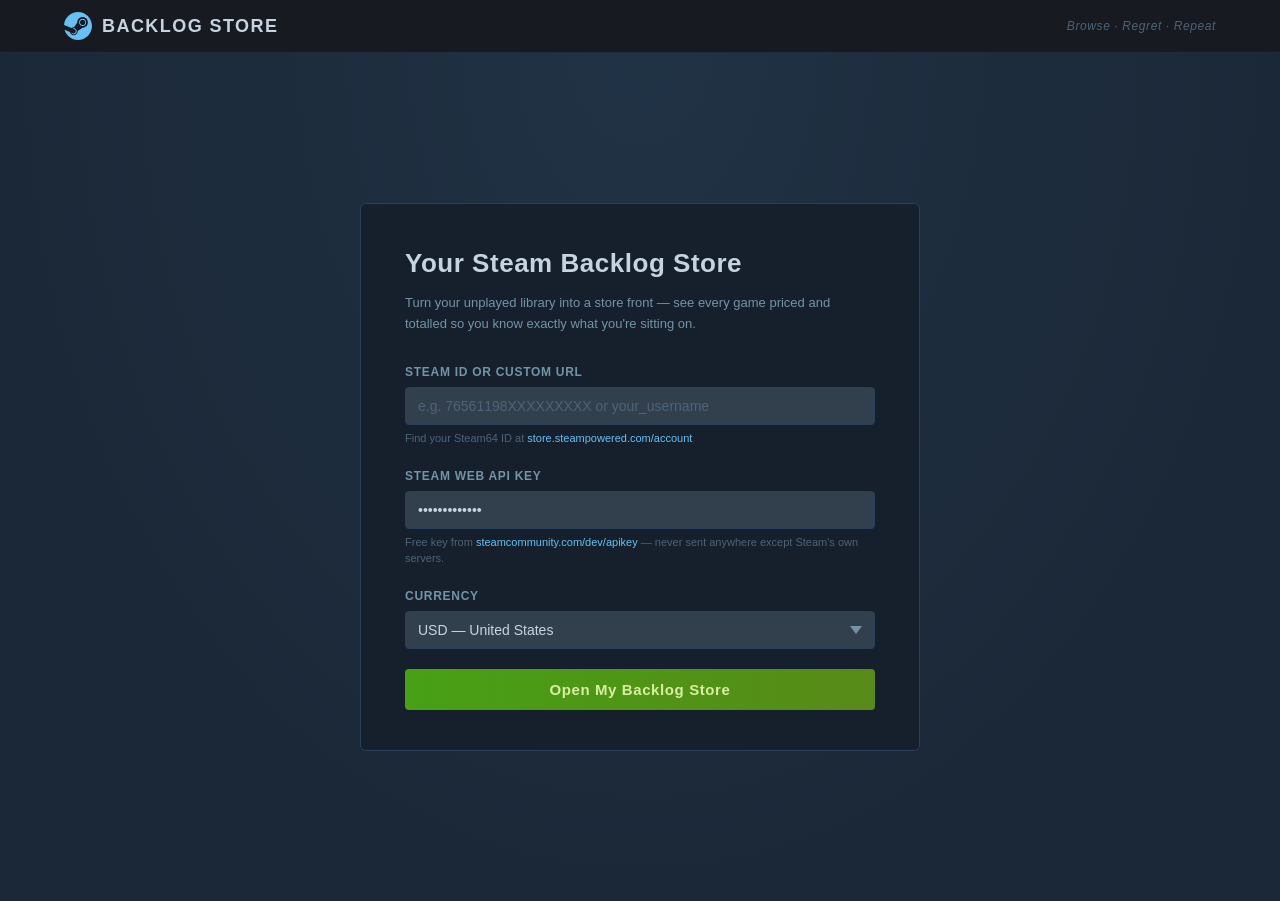
==== commit 7772aef3: "gemini" ====
--- a/templates/index.html
+++ b/templates/index.html
@@ -163,10 +163,12 @@
           </select>
         </div>
         <div class="control-group">
-          <label for="genreFilterSelect">Tags & Genres</label>
-          <select id="genreFilterSelect">
-            <option value="any">All Tags</option>
-          </select>
+          <label for="genreFilterInput">Genres</label>
+          <input type="text" id="genreFilterInput" list="genreList" placeholder="All Genres" class="search-input" style="width: 120px;" autocomplete="off" />
+        </div>
+        <div class="control-group">
+          <label for="tagFilterInput">Tags</label>
+          <input type="text" id="tagFilterInput" list="tagList" placeholder="All Tags" class="search-input" style="width: 120px;" autocomplete="off" />
         </div>
         <div class="control-group">
           <label for="sortSelect">Sort By</label>
@@ -199,6 +201,7 @@
           <input type="checkbox" id="showIgnoredCheckbox" style="cursor: pointer; width: 14px; height: 14px;" />
           <label for="showIgnoredCheckbox" style="cursor: pointer;">Show Ignored</label>
         </div>
+        <button class="btn-secondary" id="exportCsvBtn" style="margin-right: 8px;">📥 Export CSV</button>
         <button class="btn-secondary" id="surpriseMeBtn" style="background: linear-gradient(to right, #e65c00, #F9D423); color: white; border-color: #e65c00; margin-right: 8px;">🚀 Surprise Me!</button>
         <button class="btn-secondary" id="recommendBtn" style="background: linear-gradient(to right, #8f47ba, #6b2b91); color: white; border-color: #a35ad6;">🎲 What to Play?</button>
         <button class="btn-secondary" id="backBtn">← Change Profile</button>
@@ -250,10 +253,12 @@
         </select>
       </div>
       <div class="control-group">
-        <label for="recGenre">Tag / Genre</label>
-        <select id="recGenre">
-          <option value="any">Any Tag</option>
-        </select>
+        <label for="recGenreInput">Genre</label>
+        <input type="text" id="recGenreInput" list="genreList" placeholder="Any Genre" class="search-input" style="width: 120px;" autocomplete="off" />
+      </div>
+      <div class="control-group">
+        <label for="recTagInput">Tag</label>
+        <input type="text" id="recTagInput" list="tagList" placeholder="Any Tag" class="search-input" style="width: 120px;" autocomplete="off" />
       </div>
       <div class="control-group">
         <label for="recVariance">Variance</label>
--- a/static/css/style.css
+++ b/static/css/style.css
@@ -1,4 +1,4 @@
-le ones rather than whole library. Fix it/* ── Reset & base ── */
+/* ── Reset & base ── */
 *, *::before, *::after { box-sizing: border-box; margin: 0; padding: 0; }
 
 :root {
@@ -627,6 +627,26 @@
   cursor: help;
 }
 
+/* ── Tags ── */
+.card-tags {
+  display: flex;
+  gap: 4px;
+  flex-wrap: wrap;
+  min-height: 18px;
+}
+.tag-badge {
+  background: var(--border);
+  color: var(--text-primary);
+  font-size: 10px;
+  padding: 2px 6px;
+  border-radius: 3px;
+  white-space: nowrap;
+}
+.tags-none {
+  color: var(--text-dim);
+  font-size: 11px;
+}
+
 /* ── Pagination ── */
 .pagination {
   display: flex;
